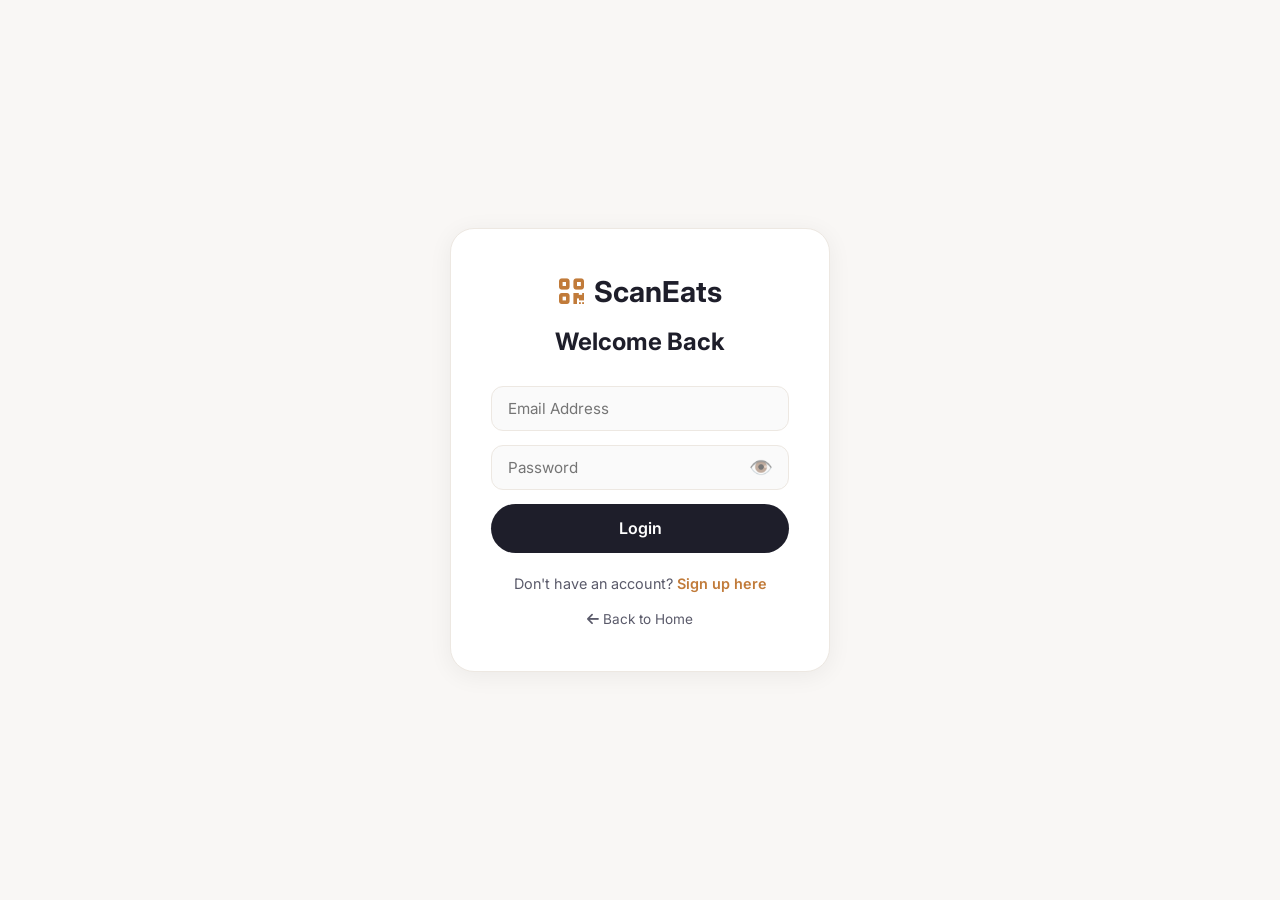
==== auth.html @ 2d2cd082 "Update auth.html" ====
<!DOCTYPE html>
<html lang="en">
<head>
    <meta charset="UTF-8">
    <meta name="viewport" content="width=device-width, initial-scale=1.0">
    <title>ScanEats - Login / Signup</title>
    <!-- Font Awesome -->
    <link rel="stylesheet" href="https://cdnjs.cloudflare.com/ajax/libs/font-awesome/6.0.0-beta3/css/all.min.css" />
    <link rel="stylesheet" href="style.css">
</head>
<body class="auth-body">
    <!-- Loading Overlay -->
    <div id="loadingOverlay" class="loading-overlay" style="display:none;">
        <div class="spinner"></div>
    </div>

    <div class="auth-container">
        <div class="auth-card">
            <a href="index.html" class="logo" style="text-decoration:none;">
                <i class="fas fa-qrcode"></i> ScanEats
            </a>
            <h2 id="formTitle">Welcome Back</h2>
            
            <div id="errorMsg" class="error-msg"></div>

            <!-- FIX: novalidate + onsubmit handler -->
            <form id="authForm" novalidate onsubmit="return false;">
                <div id="signupFields" style="display:none;">
                    <!-- FIX: removed required attribute -->
                    <input type="text" id="restaurant_name" placeholder="Restaurant Name">
                    <input type="text" id="owner_name" placeholder="Owner Name">
                </div>
                <input type="email" id="email" placeholder="Email Address" required>
                
                <div class="password-wrapper">
                    <input type="password" id="password" placeholder="Password" required>
                    <span class="toggle-password" id="togglePassword">👁️</span>
                </div>
                
                <button type="submit" class="btn-primary" id="submitBtn">Login</button>
            </form>
            
            <p class="toggle-text">
                <span id="toggleText">Don't have an account?</span>
                <a href="#" id="toggleForm">Sign up here</a>
            </p>
            
            <a href="index.html" class="auth-back-link">
                <i class="fas fa-arrow-left"></i> Back to Home
            </a>
        </div>
    </div>
    <script src="app.js"></script>
</body>
</html>
---- style.css ----
/* =====================================================
   IMPORT GOOGLE FONTS
===================================================== */
@import url('https://fonts.googleapis.com/css2?family=Inter:wght@400;500;600;700;800;900&display=swap');

/* =====================================================
   RESET & BASE
===================================================== */
* {
    margin: 0;
    padding: 0;
    box-sizing: border-box;
    font-family: 'Inter', -apple-system, BlinkMacSystemFont, 'Segoe UI', Roboto, sans-serif;
}

:root {
    --primary-dark: #1e1e2a;
    --primary-gold: #c17b3a;
    --primary-light: #f9f7f5;
    --text-dark: #1e1e2a;
    --text-light: #5a5a6a;
    --border-color: #ede8e2;
    --card-shadow: 0 4px 24px rgba(0, 0, 0, 0.06);
    --radius: 16px;
    --radius-full: 40px;
}

body {
    background: #ffffff;
    color: var(--text-dark);
    line-height: 1.6;
}

/* =====================================================
   BUTTONS
===================================================== */
.btn-primary {
    background: var(--primary-dark);
    color: #fff;
    padding: 0.8rem 2rem;
    border-radius: var(--radius-full);
    text-decoration: none;
    font-weight: 600;
    display: inline-flex;
    align-items: center;
    gap: 8px;
    transition: 0.2s;
    border: none;
    cursor: pointer;
    font-size: 1rem;
}

.btn-primary:hover {
    transform: translateY(-2px);
    box-shadow: 0 8px 24px rgba(0, 0, 0, 0.12);
}

.btn-secondary {
    background: var(--primary-light);
    color: var(--text-dark);
    padding: 0.8rem 2rem;
    border-radius: var(--radius-full);
    text-decoration: none;
    font-weight: 600;
    display: inline-flex;
    align-items: center;
    gap: 8px;
    transition: 0.2s;
    border: 1px solid var(--border-color);
    cursor: pointer;
    font-size: 1rem;
}

.btn-secondary:hover {
    background: #e8e4de;
}

.btn-ghost {
    background: transparent;
    color: var(--text-dark);
    padding: 0.5rem 1.2rem;
    border-radius: var(--radius-full);
    text-decoration: none;
    font-weight: 500;
    border: 1px solid var(--border-color);
    cursor: pointer;
    transition: 0.2s;
    font-size: 0.9rem;
}

.btn-ghost:hover {
    background: var(--primary-light);
}

.btn-sm {
    padding: 6px 14px;
    font-size: 0.8rem;
    border-radius: var(--radius-full);
    cursor: pointer;
    border: none;
    font-weight: 600;
    transition: 0.2s;
}

.btn-sm:hover {
    transform: translateY(-1px);
}

.btn-edit {
    background: #f59e0b;
    color: white;
}

.btn-edit:hover {
    background: #d97706;
}

.btn-delete {
    background: #ef4444;
    color: white;
}

.btn-delete:hover {
    background: #dc2626;
}

/* =====================================================
   NAVBAR
===================================================== */
.navbar {
    display: flex;
    justify-content: space-between;
    align-items: center;
    padding: 1rem 2rem;
    max-width: 1200px;
    margin: 0 auto;
    flex-wrap: wrap;
    gap: 1rem;
}

@media (max-width: 768px) {
    .navbar {
        padding: 1rem;
    }
}

.logo {
    display: flex;
    align-items: center;
    gap: 10px;
    font-size: 1.4rem;
    font-weight: 700;
    color: var(--text-dark);
    text-decoration: none;
}

.logo i {
    color: var(--primary-gold);
    font-size: 1.8rem;
}

.nav-links {
    display: flex;
    align-items: center;
    gap: 2rem;
    list-style: none;
}

@media (max-width: 768px) {
    .nav-links {
        display: none;
        flex-direction: column;
        width: 100%;
        padding: 1rem 0;
        gap: 1rem;
        align-items: center;
    }
    .nav-links.active {
        display: flex;
    }
}

.nav-links a {
    text-decoration: none;
    color: var(--text-light);
    font-weight: 500;
    font-size: 0.95rem;
    transition: 0.2s;
}

.nav-links a:hover {
    color: var(--primary-gold);
}

.nav-cta {
    background: var(--primary-dark);
    color: #fff !important;
    padding: 0.5rem 1.2rem;
    border-radius: var(--radius-full);
    font-weight: 600;
}

.nav-cta:hover {
    background: #2d2d3a !important;
    color: #fff !important;
}

.mobile-menu-toggle {
    display: none;
    font-size: 1.5rem;
    cursor: pointer;
    color: var(--text-dark);
    background: none;
    border: none;
}

@media (max-width: 768px) {
    .mobile-menu-toggle {
        display: block;
    }
}

/* =====================================================
   AUTH PAGE
===================================================== */
.auth-body {
    display: flex;
    justify-content: center;
    align-items: center;
    min-height: 100vh;
    background: var(--primary-light);
}

.auth-container {
    width: 100%;
    max-width: 420px;
    padding: 20px;
}

.auth-card {
    background: #ffffff;
    padding: 40px;
    border-radius: 24px;
    box-shadow: var(--card-shadow);
    border: 1px solid var(--border-color);
}

.auth-card .logo {
    justify-content: center;
    font-size: 1.8rem;
    margin-bottom: 0.5rem;
}

.auth-card h2 {
    text-align: center;
    font-size: 1.5rem;
    margin-bottom: 1.5rem;
    font-weight: 700;
}

.auth-card input,
.auth-card select {
    width: 100%;
    padding: 12px 16px;
    margin-bottom: 14px;
    border: 1px solid var(--border-color);
    border-radius: 12px;
    font-size: 0.95rem;
    transition: 0.2s;
    background: #fafafa;
}

.auth-card input:focus,
.auth-card select:focus {
    outline: none;
    border-color: var(--primary-gold);
    box-shadow: 0 0 0 3px rgba(193, 123, 58, 0.1);
}

.auth-card .btn-primary {
    width: 100%;
    justify-content: center;
    padding: 0.9rem;
    font-size: 1rem;
}

.toggle-text {
    text-align: center;
    margin-top: 1.2rem;
    font-size: 0.9rem;
    color: var(--text-light);
}

.toggle-text a {
    color: var(--primary-gold);
    cursor: pointer;
    text-decoration: none;
    font-weight: 600;
}

.toggle-text a:hover {
    text-decoration: underline;
}

.error-msg {
    background: #fee2e2;
    color: #ef4444;
    padding: 10px 14px;
    border-radius: 12px;
    margin-bottom: 14px;
    font-size: 0.9rem;
    display: none;
}

.password-wrapper {
    position: relative;
    margin-bottom: 14px;
}

.password-wrapper input {
    margin-bottom: 0;
    padding-right: 50px;
}

.toggle-password {
    position: absolute;
    right: 16px;
    top: 50%;
    transform: translateY(-50%);
    cursor: pointer;
    font-size: 1.2rem;
    user-select: none;
    opacity: 0.6;
    transition: 0.2s;
}

.toggle-password:hover {
    opacity: 1;
}

.auth-back-link {
    display: block;
    text-align: center;
    margin-top: 14px;
    color: var(--text-light);
    font-size: 0.85rem;
    text-decoration: none;
}

.auth-back-link:hover {
    color: var(--primary-gold);
}

/* =====================================================
   DASHBOARD
===================================================== */
.dashboard-body {
    background: var(--primary-light);
}

.dashboard-container {
    max-width: 1000px;
    margin: 0 auto;
    padding: 1.5rem 2rem 3rem;
}

@media (max-width: 768px) {
    .dashboard-container {
        padding: 1rem;
    }
}

/* Stats Grid */
.stats-grid {
    display: grid;
    grid-template-columns: repeat(3, 1fr);
    gap: 1rem;
    margin-bottom: 2rem;
}

@media (max-width: 600px) {
    .stats-grid {
        grid-template-columns: 1fr;
    }
}

.stat-card {
    background: #ffffff;
    padding: 1.5rem;
    border-radius: var(--radius);
    border: 1px solid var(--border-color);
    text-align: center;
    transition: 0.2s;
}

.stat-card:hover {
    transform: translateY(-2px);
    box-shadow: var(--card-shadow);
}

.stat-card h3 {
    font-size: 2rem;
    font-weight: 800;
    margin-bottom: 0.2rem;
}

.stat-card p {
    font-size: 0.85rem;
    color: var(--text-light);
}

.stat-card.veg h3 {
    color: #22c55e;
}

.stat-card.non-veg h3 {
    color: #ef4444;
}

/* Cards */
.card {
    background: #ffffff;
    padding: 1.5rem 2rem;
    border-radius: var(--radius);
    border: 1px solid var(--border-color);
    margin-bottom: 1.5rem;
    transition: 0.2s;
}

@media (max-width: 600px) {
    .card {
        padding: 1rem;
    }
}

.card-header {
    margin-bottom: 1.2rem;
}

.card-header h3 {
    font-size: 1.1rem;
    font-weight: 700;
}

.card-header p {
    font-size: 0.9rem;
    color: var(--text-light);
}

/* Forms */
form input,
form textarea,
form select {
    width: 100%;
    padding: 10px 14px;
    margin-bottom: 12px;
    border: 1px solid var(--border-color);
    border-radius: 12px;
    font-size: 0.95rem;
    transition: 0.2s;
    background: #fafafa;
    font-family: inherit;
}

form input:focus,
form textarea:focus,
form select:focus {
    outline: none;
    border-color: var(--primary-gold);
    box-shadow: 0 0 0 3px rgba(193, 123, 58, 0.1);
}

form textarea {
    resize: vertical;
    min-height: 60px;
}

.form-row {
    display: flex;
    gap: 1rem;
}

@media (max-width: 600px) {
    .form-row {
        flex-direction: column;
        gap: 0;
    }
}

.form-row>* {
    flex: 1;
}

.form-actions {
    display: flex;
    gap: 0.8rem;
    flex-wrap: wrap;
}

/* Menu List */
.menu-item-row {
    display: flex;
    justify-content: space-between;
    align-items: center;
    padding: 0.8rem 0;
    border-bottom: 1px solid var(--border-color);
}

.menu-item-row:last-child {
    border-bottom: none;
}

@media (max-width: 600px) {
    .menu-item-row {
        flex-direction: column;
        align-items: flex-start;
        gap: 0.5rem;
        padding: 1rem 0;
    }
}

.item-info {
    flex: 1;
}

.item-name {
    font-weight: 600;
    font-size: 1rem;
}

.item-desc {
    font-size: 0.85rem;
    color: var(--text-light);
    margin: 2px 0;
}

.item-category {
    font-size: 0.75rem;
    background: var(--primary-light);
    padding: 2px 10px;
    border-radius: var(--radius-full);
    display: inline-block;
    color: var(--text-light);
}

.item-price {
    font-weight: 700;
    color: var(--primary-gold);
    font-size: 1.1rem;
    margin: 0 1rem;
}

@media (max-width: 600px) {
    .item-price {
        margin: 0.3rem 0;
    }
}

.item-actions {
    display: flex;
    gap: 0.3rem;
}

/* Toggle Switch */
.switch {
    position: relative;
    display: inline-block;
    width: 40px;
    height: 22px;
    margin-left: 0.5rem;
}

.switch input {
    opacity: 0;
    width: 0;
    height: 0;
}

.slider {
    position: absolute;
    cursor: pointer;
    top: 0;
    left: 0;
    right: 0;
    bottom: 0;
    background: #cbd5e1;
    transition: 0.3s;
    border-radius: 22px;
}

.slider:before {
    position: absolute;
    content: "";
    height: 16px;
    width: 16px;
    left: 3px;
    bottom: 3px;
    background: white;
    transition: 0.3s;
    border-radius: 50%;
}

input:checked+.slider {
    background: #22c55e;
}

input:checked+.slider:before {
    transform: translateX(18px);
}

/* QR Section */
.qr-body {
    display: flex;
    gap: 2rem;
    align-items: center;
    flex-wrap: wrap;
}

.qr-placeholder {
    width: 160px;
    height: 160px;
    border: 2px dashed var(--border-color);
    display: flex;
    align-items: center;
    justify-content: center;
    color: var(--text-light);
    font-size: 0.8rem;
    text-align: center;
    border-radius: var(--radius);
    background: var(--primary-light);
}

.qr-placeholder img {
    width: 100%;
    height: 100%;
    border-radius: var(--radius);
}

.qr-actions {
    display: flex;
    flex-direction: column;
    gap: 0.5rem;
}

/* Loading Text */
.loading-text {
    color: var(--text-light);
    text-align: center;
    padding: 2rem 0;
}

/* =====================================================
   TRIAL BANNER
===================================================== */
.trial-banner {
    background: #dbeafe;
    border-bottom: 3px solid #3b82f6;
    padding: 10px 20px;
    position: sticky;
    top: 0;
    z-index: 1000;
    transition: all 0.3s ease;
}

.trial-content {
    max-width: 1200px;
    margin: 0 auto;
    display: flex;
    align-items: center;
    justify-content: space-between;
    gap: 16px;
    flex-wrap: wrap;
}

@media (max-width: 768px) {
    .trial-content {
        flex-direction: column;
        align-items: stretch;
        gap: 8px;
    }
}

.trial-icon {
    font-size: 1.2rem;
}

.trial-text {
    font-size: 0.9rem;
    color: var(--text-dark);
    font-weight: 500;
}

.trial-text strong {
    font-size: 1.1rem;
}

.trial-progress {
    flex: 1;
    min-width: 80px;
    height: 6px;
    background: #e2e8f0;
    border-radius: 10px;
    overflow: hidden;
}

.trial-progress-bar {
    height: 100%;
    background: #22c55e;
    border-radius: 10px;
    transition: width 0.5s ease;
    width: 100%;
}

.trial-upgrade-btn {
    background: #3b82f6;
    color: #fff;
    border: none;
    padding: 5px 16px;
    border-radius: var(--radius-full);
    font-weight: 600;
    font-size: 0.8rem;
    cursor: pointer;
    transition: 0.2s;
    display: none;
}

.trial-upgrade-btn:hover {
    transform: translateY(-2px);
    box-shadow: 0 4px 12px rgba(59, 130, 246, 0.3);
}

/* =====================================================
   PUBLIC MENU
===================================================== */
.menu-body {
    background: #ffffff;
}

.menu-header {
    background: linear-gradient(135deg, var(--primary-dark), #2d2d3a);
    color: #fff;
    text-align: center;
    padding: 4rem 2rem 3rem;
}

.menu-header h1 {
    font-size: 2.5rem;
    font-weight: 800;
    margin-bottom: 0.3rem;
}

.menu-header p {
    font-size: 1rem;
    opacity: 0.8;
}

.menu-controls {
    position: sticky;
    top: 0;
    background: #ffffff;
    padding: 1rem 2rem;
    box-shadow: 0 2px 12px rgba(0, 0, 0, 0.04);
    z-index: 10;
    display: flex;
    justify-content: space-between;
    align-items: center;
    gap: 1rem;
    max-width: 700px;
    margin: 0 auto;
}

@media (max-width: 600px) {
    .menu-controls {
        flex-direction: column;
        padding: 0.8rem 1rem;
    }
}

#searchInput {
    flex: 1;
    padding: 10px 16px;
    border: 1px solid var(--border-color);
    border-radius: 12px;
    font-size: 0.95rem;
    background: #fafafa;
    transition: 0.2s;
    min-width: 150px;
}

#searchInput:focus {
    outline: none;
    border-color: var(--primary-gold);
    box-shadow: 0 0 0 3px rgba(193, 123, 58, 0.1);
}

.veg-toggle {
    display: flex;
    align-items: center;
    cursor: pointer;
    font-size: 0.85rem;
    font-weight: 600;
    color: var(--primary-gold);
    gap: 8px;
}

.veg-toggle input {
    display: none;
}

.veg-toggle-slider {
    width: 40px;
    height: 22px;
    background: #cbd5e1;
    border-radius: 22px;
    position: relative;
    transition: 0.3s;
}

.veg-toggle-slider:before {
    content: "";
    position: absolute;
    width: 16px;
    height: 16px;
    left: 3px;
    top: 3px;
    background: white;
    border-radius: 50%;
    transition: 0.3s;
}

.veg-toggle input:checked+.veg-toggle-slider {
    background: #22c55e;
}

.veg-toggle input:checked+.veg-toggle-slider:before {
    transform: translateX(18px);
}

.menu-content {
    max-width: 700px;
    margin: 0 auto;
    padding: 2rem 2rem 4rem;
}

@media (max-width: 600px) {
    .menu-content {
        padding: 1rem 1rem 3rem;
    }
}

.menu-category {
    margin-bottom: 2.5rem;
}

.category-title {
    font-size: 1.3rem;
    border-bottom: 2px solid var(--primary-gold);
    padding-bottom: 0.5rem;
    margin-bottom: 1rem;
    color: var(--primary-dark);
    font-weight: 700;
    position: sticky;
    top: 82px;
    z-index: 5;
    background: #ffffff;
    padding-top: 0.5rem;
}

.menu-item-card {
    background: #ffffff;
    border: 1px solid var(--border-color);
    border-radius: var(--radius);
    padding: 1rem 1.2rem;
    margin-bottom: 0.8rem;
    display: flex;
    justify-content: space-between;
    align-items: center;
    transition: all 0.25s ease;
    animation: cardFade 0.4s ease both;
}

.menu-item-card:hover {
    transform: translateY(-3px);
    border-color: var(--primary-gold);
    box-shadow: 0 8px 30px rgba(193, 123, 58, 0.1);
}

.menu-item-card .item-left {
    display: flex;
    align-items: flex-start;
    gap: 12px;
    flex: 1;
}

.veg-badge {
    width: 12px;
    height: 12px;
    border-radius: 50%;
    border: 2px solid;
    margin-top: 4px;
    flex-shrink: 0;
}

.veg-badge.veg {
    border-color: #22c55e;
    background: #22c55e;
}

.veg-badge.non-veg {
    border-color: #ef4444;
    background: #ef4444;
}

.menu-item-card .item-name {
    font-weight: 600;
    font-size: 1rem;
}

.menu-item-card .item-desc {
    font-size: 0.85rem;
    color: var(--text-light);
}

.menu-item-card .item-price {
    font-weight: 700;
    color: var(--primary-gold);
    font-size: 1.1rem;
    margin: 0;
    background: var(--primary-light);
    padding: 4px 14px;
    border-radius: var(--radius-full);
}

@keyframes cardFade {
    from {
        opacity: 0;
        transform: translateY(20px);
    }
    to {
        opacity: 1;
        transform: translateY(0);
    }
}

/* Loading State */
.loading-state {
    display: flex;
    justify-content: center;
    align-items: center;
    min-height: 200px;
}

.spinner {
    border: 4px solid var(--border-color);
    border-top: 4px solid var(--primary-gold);
    border-radius: 50%;
    width: 40px;
    height: 40px;
    animation: spin 1s linear infinite;
}

@keyframes spin {
    0% {
        transform: rotate(0deg);
    }
    100% {
        transform: rotate(360deg);
    }
}

.menu-footer {
    text-align: center;
    padding: 2rem;
    color: var(--text-light);
    font-size: 0.85rem;
    border-top: 1px solid var(--border-color);
    background: var(--primary-light);
}

/* =====================================================
   TOAST
===================================================== */
.toast {
    position: fixed;
    bottom: 24px;
    right: 24px;
    padding: 14px 24px;
    border-radius: 12px;
    font-weight: 500;
    box-shadow: 0 8px 24px rgba(0, 0, 0, 0.12);
    opacity: 0;
    transform: translateY(20px);
    transition: all 0.3s ease;
    z-index: 10000;
    max-width: 400px;
    font-size: 0.9rem;
}

.toast.show {
    opacity: 1;
    transform: translateY(0);
}

.toast.success {
    background: var(--primary-dark);
    color: #fff;
}

.toast.warning {
    background: #f59e0b;
    color: var(--text-dark);
}

.toast.error {
    background: #ef4444;
    color: #fff;
}

/* =====================================================
   LOADING OVERLAY
===================================================== */
.loading-overlay {
    position: fixed;
    top: 0;
    left: 0;
    width: 100%;
    height: 100%;
    background: rgba(255, 255, 255, 0.7);
    display: flex;
    justify-content: center;
    align-items: center;
    z-index: 9999;
}

/* =====================================================
   RESPONSIVE
===================================================== */
@media (max-width: 480px) {
    .auth-card {
        padding: 24px;
    }

    .menu-header h1 {
        font-size: 1.8rem;
    }

    .stat-card h3 {
        font-size: 1.5rem;
    }

    .hero-stats {
        flex-direction: column;
        align-items: center;
        gap: 0.8rem;
    }

    .hero-buttons .btn-primary,
    .hero-buttons .btn-secondary {
        width: 100%;
        justify-content: center;
    }
}
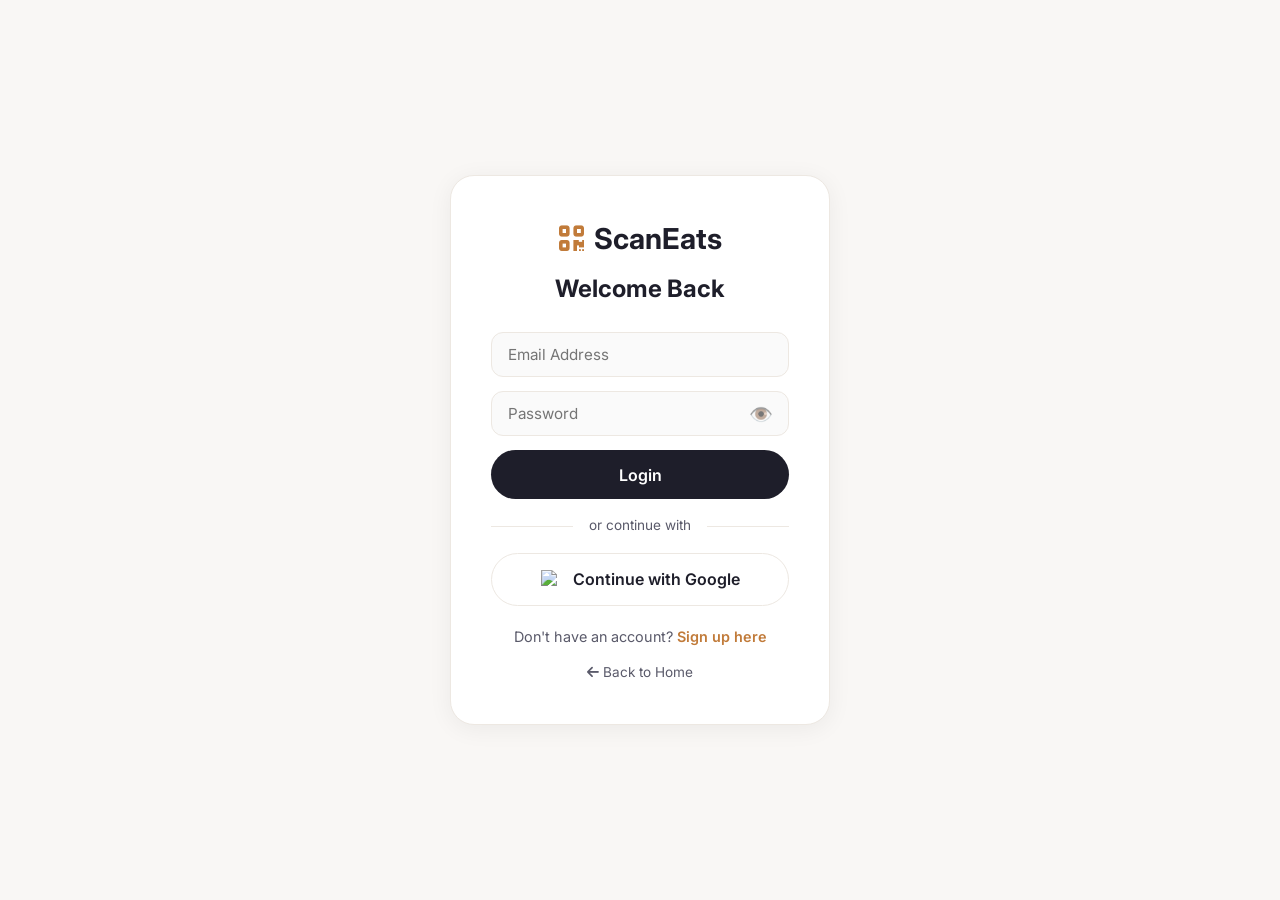
==== commit 5a342a7b: "Update auth.html" ====
--- a/auth.html
+++ b/auth.html
@@ -4,12 +4,61 @@
     <meta charset="UTF-8">
     <meta name="viewport" content="width=device-width, initial-scale=1.0">
     <title>ScanEats - Login / Signup</title>
-    <!-- Font Awesome -->
     <link rel="stylesheet" href="https://cdnjs.cloudflare.com/ajax/libs/font-awesome/6.0.0-beta3/css/all.min.css" />
     <link rel="stylesheet" href="style.css">
+    <style>
+        /* Google Button Styles */
+        .divider {
+            display: flex;
+            align-items: center;
+            gap: 1rem;
+            margin: 1rem 0;
+        }
+        .divider hr {
+            flex: 1;
+            border: none;
+            border-top: 1px solid #ede8e2;
+        }
+        .divider span {
+            color: #5a5a6a;
+            font-size: 0.85rem;
+            white-space: nowrap;
+        }
+        .btn-google {
+            display: flex;
+            align-items: center;
+            justify-content: center;
+            gap: 12px;
+            background: #ffffff;
+            color: #1e1e2a;
+            padding: 0.8rem;
+            border-radius: 40px;
+            border: 1px solid #ede8e2;
+            text-decoration: none;
+            font-weight: 600;
+            transition: 0.2s;
+            width: 100%;
+            cursor: pointer;
+            font-size: 1rem;
+        }
+        .btn-google:hover {
+            background: #f5f5f5;
+            border-color: #c17b3a;
+            transform: translateY(-2px);
+            box-shadow: 0 4px 12px rgba(0, 0, 0, 0.08);
+        }
+        .btn-google img {
+            width: 20px;
+            height: 20px;
+        }
+        .btn-google:disabled {
+            opacity: 0.6;
+            cursor: not-allowed;
+            transform: none;
+        }
+    </style>
 </head>
 <body class="auth-body">
-    <!-- Loading Overlay -->
     <div id="loadingOverlay" class="loading-overlay" style="display:none;">
         <div class="spinner"></div>
     </div>
@@ -20,36 +69,48 @@
                 <i class="fas fa-qrcode"></i> ScanEats
             </a>
             <h2 id="formTitle">Welcome Back</h2>
-            
             <div id="errorMsg" class="error-msg"></div>
 
-            <!-- FIX: novalidate + onsubmit handler -->
-            <form id="authForm" novalidate onsubmit="return false;">
+            <!-- ===== EMAIL/PASSWORD FORM ===== -->
+            <form id="authForm" novalidate>
                 <div id="signupFields" style="display:none;">
-                    <!-- FIX: removed required attribute -->
                     <input type="text" id="restaurant_name" placeholder="Restaurant Name">
                     <input type="text" id="owner_name" placeholder="Owner Name">
                 </div>
                 <input type="email" id="email" placeholder="Email Address" required>
-                
                 <div class="password-wrapper">
                     <input type="password" id="password" placeholder="Password" required>
                     <span class="toggle-password" id="togglePassword">👁️</span>
                 </div>
-                
                 <button type="submit" class="btn-primary" id="submitBtn">Login</button>
             </form>
-            
+
+            <!-- ===== DIVIDER ===== -->
+            <div class="divider">
+                <hr>
+                <span>or continue with</span>
+                <hr>
+            </div>
+
+            <!-- ===== GOOGLE LOGIN BUTTON ===== -->
+            <a href="https://scaneats-backend.onrender.com/api/auth/google" 
+               class="btn-google" id="googleBtn">
+                <img src="https://www.gstatic.com/firebasejs/ui/2.0.0/images/auth/google.svg" 
+                     alt="Google">
+                Continue with Google
+            </a>
+
+            <!-- ===== TOGGLE & BACK LINKS ===== -->
             <p class="toggle-text">
                 <span id="toggleText">Don't have an account?</span>
                 <a href="#" id="toggleForm">Sign up here</a>
             </p>
-            
             <a href="index.html" class="auth-back-link">
                 <i class="fas fa-arrow-left"></i> Back to Home
             </a>
         </div>
     </div>
-    <script src="app.js"></script>
+
+    <script src="./app.js"></script>
 </body>
 </html>
--- a/style.css
+++ b/style.css
@@ -11,6 +11,7 @@
     padding: 0;
     box-sizing: border-box;
     font-family: 'Inter', -apple-system, BlinkMacSystemFont, 'Segoe UI', Roboto, sans-serif;
+    -webkit-tap-highlight-color: transparent;
 }
 
 :root {
@@ -136,6 +137,7 @@
     margin: 0 auto;
     flex-wrap: wrap;
     gap: 1rem;
+    position: relative;
 }
 
 @media (max-width: 768px) {
@@ -164,6 +166,7 @@
     align-items: center;
     gap: 2rem;
     list-style: none;
+    transition: all 0.3s ease;
 }
 
 @media (max-width: 768px) {
@@ -174,9 +177,28 @@
         padding: 1rem 0;
         gap: 1rem;
         align-items: center;
+        background: #ffffff;
+        border-radius: 12px;
+        box-shadow: 0 8px 24px rgba(0, 0, 0, 0.08);
+        margin-top: 0.5rem;
+        border: 1px solid var(--border-color);
+        position: absolute;
+        top: 70px;
+        left: 0;
+        z-index: 999;
     }
     .nav-links.active {
-        display: flex;
+        display: flex !important;
+    }
+    .nav-links a {
+        padding: 0.5rem 1rem;
+        width: 100%;
+        text-align: center;
+    }
+    .nav-links .nav-cta {
+        width: auto;
+        display: inline-block;
+        margin: 0 auto;
     }
 }
 
@@ -212,6 +234,13 @@
     color: var(--text-dark);
     background: none;
     border: none;
+    padding: 0.5rem;
+    transition: 0.2s;
+    -webkit-tap-highlight-color: transparent;
+}
+
+.mobile-menu-toggle:hover {
+    color: var(--primary-gold);
 }
 
 @media (max-width: 768px) {
@@ -370,7 +399,6 @@
     }
 }
 
-/* Stats Grid */
 .stats-grid {
     display: grid;
     grid-template-columns: repeat(3, 1fr);
@@ -417,7 +445,6 @@
     color: #ef4444;
 }
 
-/* Cards */
 .card {
     background: #ffffff;
     padding: 1.5rem 2rem;
@@ -447,7 +474,6 @@
     color: var(--text-light);
 }
 
-/* Forms */
 form input,
 form textarea,
 form select {
@@ -497,7 +523,6 @@
     flex-wrap: wrap;
 }
 
-/* Menu List */
 .menu-item-row {
     display: flex;
     justify-content: space-between;
@@ -561,7 +586,6 @@
     gap: 0.3rem;
 }
 
-/* Toggle Switch */
 .switch {
     position: relative;
     display: inline-block;
@@ -608,7 +632,6 @@
     transform: translateX(18px);
 }
 
-/* QR Section */
 .qr-body {
     display: flex;
     gap: 2rem;
@@ -642,7 +665,6 @@
     gap: 0.5rem;
 }
 
-/* Loading Text */
 .loading-text {
     color: var(--text-light);
     text-align: center;
@@ -942,7 +964,6 @@
     }
 }
 
-/* Loading State */
 .loading-state {
     display: flex;
     justify-content: center;
@@ -968,13 +989,119 @@
     }
 }
 
-.menu-footer {
+/* =====================================================
+   FOOTER (UPDATED)
+===================================================== */
+
+.footer {
+  background: #1e1e2a;
+  color: #b8b0a6;
+  padding: 3rem 2rem 2rem;
+}
+
+.footer-container {
+  max-width: 1200px;
+  margin: 0 auto;
+  display: grid;
+  grid-template-columns: 2fr 1fr 1fr 1fr;
+  gap: 2.5rem;
+}
+
+@media (max-width: 992px) {
+  .footer-container {
+    grid-template-columns: 1fr 1fr;
+    gap: 2rem;
+  }
+}
+
+@media (max-width: 600px) {
+  .footer-container {
+    grid-template-columns: 1fr;
+    gap: 1.5rem;
+  }
+}
+
+/* Column Styles */
+.footer-col {
+  display: flex;
+  flex-direction: column;
+  gap: 0.5rem;
+}
+
+.footer-col h4 {
+  color: #ffffff;
+  font-size: 0.9rem;
+  font-weight: 600;
+  margin-bottom: 0.3rem;
+  letter-spacing: 0.5px;
+}
+
+.footer-col ul {
+  list-style: none;
+  padding: 0;
+  margin: 0;
+}
+
+.footer-col ul li {
+  margin-bottom: 0.3rem;
+}
+
+.footer-col ul li a {
+  color: #b8b0a6;
+  text-decoration: none;
+  font-size: 0.85rem;
+  transition: color 0.2s ease;
+  display: inline-block;
+}
+
+.footer-col ul li a:hover {
+  color: #ffffff;
+}
+
+/* Brand Column */
+.footer-brand {
+  display: flex;
+  align-items: center;
+  gap: 10px;
+  font-size: 1.4rem;
+  font-weight: 700;
+  color: #ffffff;
+  margin-bottom: 0.3rem;
+}
+
+.footer-brand i {
+  color: #c17b3a;
+  font-size: 1.8rem;
+}
+
+.footer-tagline {
+  font-size: 0.85rem;
+  color: #b8b0a6;
+  line-height: 1.6;
+  margin: 0 0 0.5rem 0;
+  max-width: 300px;
+}
+
+.footer-copyright {
+  font-size: 0.75rem;
+  color: #6b6b8a;
+  margin-top: 0.5rem;
+}
+
+/* Responsive: Brand column on mobile */
+@media (max-width: 600px) {
+  .footer-tagline {
+    max-width: 100%;
+  }
+  
+  .footer-col {
     text-align: center;
-    padding: 2rem;
-    color: var(--text-light);
-    font-size: 0.85rem;
-    border-top: 1px solid var(--border-color);
-    background: var(--primary-light);
+    align-items: center;
+  }
+  
+  .footer-col ul li a {
+    text-align: center;
+  }
 }
 
 /* =====================================================
@@ -1039,24 +1166,10 @@
     .auth-card {
         padding: 24px;
     }
-
     .menu-header h1 {
         font-size: 1.8rem;
     }
-
     .stat-card h3 {
         font-size: 1.5rem;
     }
-
-    .hero-stats {
-        flex-direction: column;
-        align-items: center;
-        gap: 0.8rem;
-    }
-
-    .hero-buttons .btn-primary,
-    .hero-buttons .btn-secondary {
-        width: 100%;
-        justify-content: center;
-    }
-}
+}
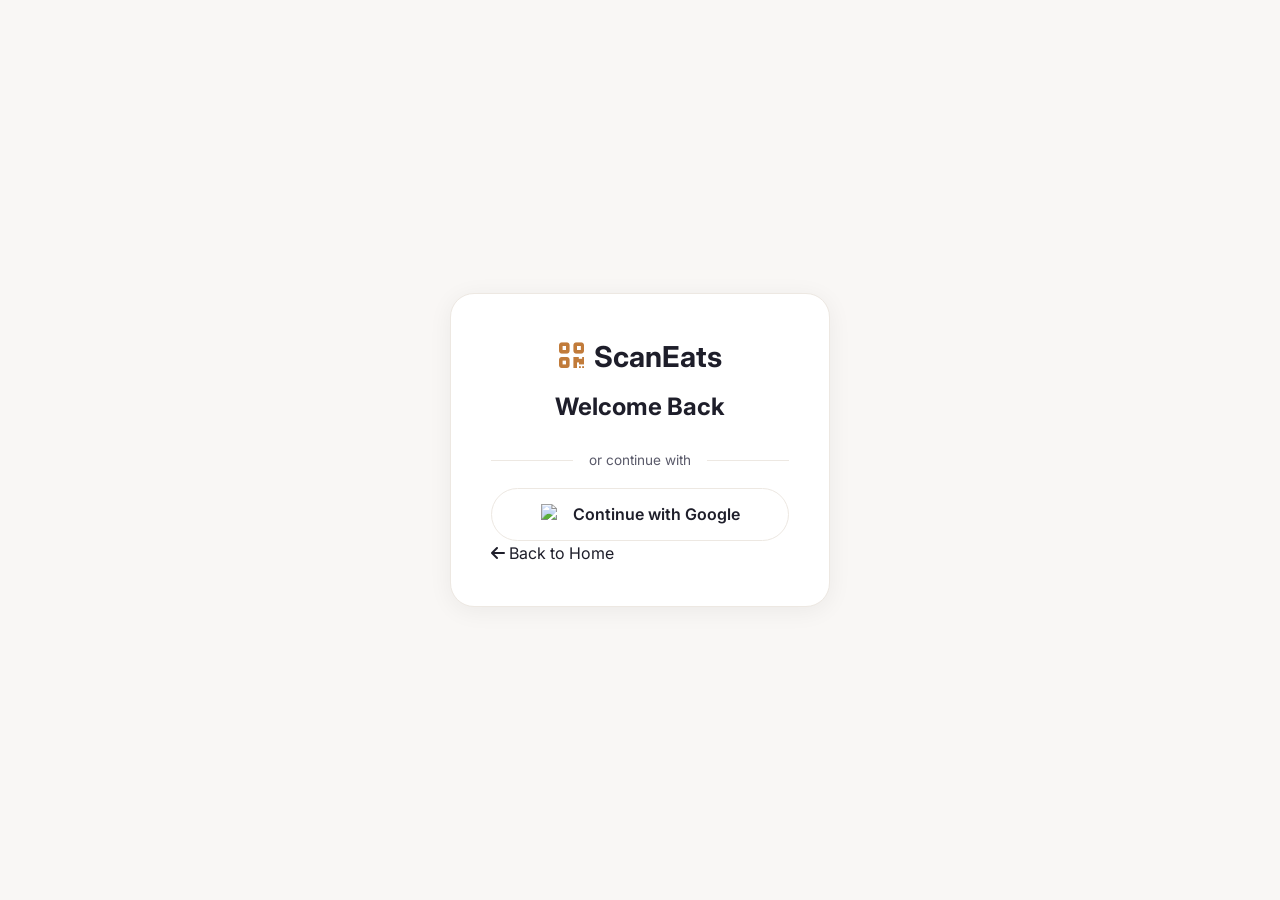
==== commit f000f577: "Update auth.html" ====
--- a/auth.html
+++ b/auth.html
@@ -7,7 +7,6 @@
     <link rel="stylesheet" href="https://cdnjs.cloudflare.com/ajax/libs/font-awesome/6.0.0-beta3/css/all.min.css" />
     <link rel="stylesheet" href="style.css">
     <style>
-        /* Google Button Styles */
         .divider {
             display: flex;
             align-items: center;
@@ -69,10 +68,10 @@
                 <i class="fas fa-qrcode"></i> ScanEats
             </a>
             <h2 id="formTitle">Welcome Back</h2>
-            <div id="errorMsg" class="error-msg"></div>
+            <!-- <div id="errorMsg" class="error-msg"></div> -->
 
             <!-- ===== EMAIL/PASSWORD FORM ===== -->
-            <form id="authForm" novalidate>
+            <!-- <form id="authForm" novalidate>
                 <div id="signupFields" style="display:none;">
                     <input type="text" id="restaurant_name" placeholder="Restaurant Name">
                     <input type="text" id="owner_name" placeholder="Owner Name">
@@ -83,7 +82,7 @@
                     <span class="toggle-password" id="togglePassword">👁️</span>
                 </div>
                 <button type="submit" class="btn-primary" id="submitBtn">Login</button>
-            </form>
+            </form> -->
 
             <!-- ===== DIVIDER ===== -->
             <div class="divider">
@@ -101,16 +100,74 @@
             </a>
 
             <!-- ===== TOGGLE & BACK LINKS ===== -->
-            <p class="toggle-text">
+            <!-- <p class="toggle-text">
                 <span id="toggleText">Don't have an account?</span>
                 <a href="#" id="toggleForm">Sign up here</a>
             </p>
-            <a href="index.html" class="auth-back-link">
+            <a href="index.html" class="auth-back-link"> -->
                 <i class="fas fa-arrow-left"></i> Back to Home
             </a>
         </div>
     </div>
 
     <script src="./app.js"></script>
+    
+    <script>
+        // =============================================
+        // GOOGLE OAUTH HANDLER (FIXED - Runs immediately)
+        // =============================================
+        (function handleGoogleOAuth() {
+            const urlParams = new URLSearchParams(window.location.search);
+            const token = urlParams.get('token');
+            const googleAuth = urlParams.get('google_auth');
+            const error = urlParams.get('error');
+            
+            console.log('🔍 Google OAuth Params:', { token: !!token, googleAuth, error });
+            
+            if (error) {
+                console.log('❌ Google Auth Error:', error);
+                setTimeout(function() {
+                    const errorDiv = document.getElementById('errorMsg');
+                    if (errorDiv) {
+                        errorDiv.textContent = 'Google login failed. Please try again.';
+                        errorDiv.style.display = 'block';
+                    }
+                    // Remove error from URL
+                    window.history.replaceState({}, document.title, window.location.pathname);
+                }, 500);
+                return;
+            }
+            
+            if (token && googleAuth === 'success') {
+                console.log('✅ Google Auth Success! Token received');
+                
+                // Save token
+                localStorage.setItem('scaneats_token', token);
+                
+                // Show success toast
+                function showToast(msg) {
+                    const toast = document.getElementById('toast');
+                    if (toast) {
+                        toast.textContent = msg;
+                        toast.className = 'toast show success';
+                        toast.style.background = '#1e293b';
+                        toast.style.color = '#fff';
+                        setTimeout(function() {
+                            toast.classList.remove('show');
+                        }, 3000);
+                    } else {
+                        alert(msg);
+                    }
+                }
+                showToast('✅ Google login successful!');
+                
+                // Redirect to dashboard after 1 second
+                setTimeout(function() {
+                    window.location.href = 'dashboard.html';
+                }, 1000);
+            }
+        })();
+    </script>
+
 </body>
 </html>
--- a/style.css
+++ b/style.css
@@ -123,6 +123,100 @@
 
 .btn-delete:hover {
     background: #dc2626;
+}
+
+/* =====================================================
+   SUBSCRIPTION BANNER (NEW)
+===================================================== */
+.subscription-banner {
+    padding: 12px 20px;
+    border-bottom: 3px solid;
+    position: sticky;
+    top: 0;
+    z-index: 1000;
+    display: none;
+}
+
+.banner-content {
+    max-width: 1200px;
+    margin: 0 auto;
+    display: flex;
+    align-items: center;
+    justify-content: space-between;
+    gap: 16px;
+    flex-wrap: wrap;
+}
+
+.banner-icon {
+    font-size: 1.5rem;
+}
+
+.banner-text {
+    flex: 1;
+    font-size: 0.95rem;
+    color: #1e1e2a;
+    font-weight: 500;
+}
+
+.banner-text strong {
+    font-weight: 700;
+}
+
+.banner-btn {
+    padding: 8px 24px;
+    font-size: 0.9rem;
+    white-space: nowrap;
+}
+
+@media (max-width: 768px) {
+    .banner-content {
+        flex-direction: column;
+        align-items: stretch;
+        gap: 10px;
+        text-align: center;
+    }
+    .banner-btn {
+        width: 100%;
+        justify-content: center;
+    }
+}
+
+/* =====================================================
+   SUBSCRIPTION EXPIRED FALLBACK (Public Menu)
+===================================================== */
+.subscription-expired-fallback {
+    text-align: center;
+    padding: 4rem 2rem;
+    background: #ffffff;
+    border-radius: 16px;
+    border: 1px solid #ede8e2;
+    max-width: 500px;
+    margin: 2rem auto;
+}
+
+.subscription-expired-fallback .fallback-icon {
+    font-size: 4rem;
+    color: #ef4444;
+    margin-bottom: 1rem;
+}
+
+.subscription-expired-fallback h2 {
+    font-size: 1.8rem;
+    font-weight: 700;
+    color: #1e1e2a;
+    margin-bottom: 0.5rem;
+}
+
+.subscription-expired-fallback p {
+    color: #5a5a6a;
+    font-size: 1.1rem;
+    margin-bottom: 0.3rem;
+}
+
+.subscription-expired-fallback .fallback-subtext {
+    font-size: 0.9rem;
+    color: #8b8b9a;
+    margin-top: 0.5rem;
 }
 
 /* =====================================================
@@ -752,6 +846,94 @@
 }
 
 /* =====================================================
+   SUBSCRIPTION PLANS (DASHBOARD)
+===================================================== */
+.subscription-grid {
+    display: grid;
+    grid-template-columns: repeat(auto-fit, minmax(250px, 1fr));
+    gap: 1.5rem;
+    margin-top: 1rem;
+}
+
+@media (max-width: 600px) {
+    .subscription-grid {
+        grid-template-columns: 1fr;
+    }
+}
+
+.sub-plan-card {
+    background: #f9f7f5;
+    padding: 1.5rem;
+    border-radius: 16px;
+    border: 1px solid #ede8e2;
+    text-align: center;
+    transition: 0.3s;
+    position: relative;
+}
+
+.sub-plan-card:hover {
+    transform: translateY(-4px);
+    box-shadow: 0 8px 24px rgba(0, 0, 0, 0.06);
+}
+
+.sub-plan-card.popular {
+    border-color: #c17b3a;
+    border-width: 2px;
+}
+
+.sub-plan-card.best-value {
+    border-color: #22c55e;
+    border-width: 2px;
+}
+
+.sub-plan-badge {
+    position: absolute;
+    top: -10px;
+    left: 50%;
+    transform: translateX(-50%);
+    background: #c17b3a;
+    color: #fff;
+    padding: 0.15rem 1rem;
+    border-radius: 40px;
+    font-size: 0.7rem;
+    font-weight: 600;
+    white-space: nowrap;
+}
+
+.sub-plan-name {
+    font-size: 1.1rem;
+    font-weight: 600;
+    color: #1e1e2a;
+    margin-top: 0.5rem;
+}
+
+.sub-plan-price {
+    font-size: 2rem;
+    font-weight: 800;
+    color: #1e1e2a;
+    margin: 0.3rem 0 0.1rem;
+}
+
+.sub-plan-duration {
+    font-size: 0.8rem;
+    color: #5a5a6a;
+    margin-bottom: 0.8rem;
+}
+
+.sub-plan-features {
+    list-style: none;
+    text-align: left;
+    padding: 0;
+    margin: 0.8rem 0 1rem;
+}
+
+.sub-plan-features li {
+    font-size: 0.85rem;
+    color: #4a4a5a;
+    padding: 0.2rem 0;
+}
+
+/* =====================================================
    PUBLIC MENU
 ===================================================== */
 .menu-body {
@@ -989,119 +1171,122 @@
     }
 }
 
-/* =====================================================
-   FOOTER (UPDATED)
-===================================================== */
-
+.menu-footer {
+    text-align: center;
+    padding: 2rem;
+    color: var(--text-light);
+    font-size: 0.85rem;
+    border-top: 1px solid var(--border-color);
+    background: var(--primary-light);
+}
+
+/* =====================================================
+   FOOTER
+===================================================== */
 .footer {
-  background: #1e1e2a;
-  color: #b8b0a6;
-  padding: 3rem 2rem 2rem;
+    background: #1e1e2a;
+    color: #b8b0a6;
+    padding: 3rem 2rem 2rem;
 }
 
 .footer-container {
-  max-width: 1200px;
-  margin: 0 auto;
-  display: grid;
-  grid-template-columns: 2fr 1fr 1fr 1fr;
-  gap: 2.5rem;
+    max-width: 1200px;
+    margin: 0 auto;
+    display: grid;
+    grid-template-columns: 2fr 1fr 1fr 1fr;
+    gap: 2.5rem;
 }
 
 @media (max-width: 992px) {
-  .footer-container {
-    grid-template-columns: 1fr 1fr;
-    gap: 2rem;
-  }
+    .footer-container {
+        grid-template-columns: 1fr 1fr;
+        gap: 2rem;
+    }
 }
 
 @media (max-width: 600px) {
-  .footer-container {
-    grid-template-columns: 1fr;
-    gap: 1.5rem;
-  }
-}
-
-/* Column Styles */
+    .footer-container {
+        grid-template-columns: 1fr;
+        gap: 1.5rem;
+    }
+}
+
 .footer-col {
-  display: flex;
-  flex-direction: column;
-  gap: 0.5rem;
+    display: flex;
+    flex-direction: column;
+    gap: 0.5rem;
 }
 
 .footer-col h4 {
-  color: #ffffff;
-  font-size: 0.9rem;
-  font-weight: 600;
-  margin-bottom: 0.3rem;
-  letter-spacing: 0.5px;
+    color: #ffffff;
+    font-size: 0.9rem;
+    font-weight: 600;
+    margin-bottom: 0.3rem;
+    letter-spacing: 0.5px;
 }
 
 .footer-col ul {
-  list-style: none;
-  padding: 0;
-  margin: 0;
+    list-style: none;
+    padding: 0;
+    margin: 0;
 }
 
 .footer-col ul li {
-  margin-bottom: 0.3rem;
+    margin-bottom: 0.3rem;
 }
 
 .footer-col ul li a {
-  color: #b8b0a6;
-  text-decoration: none;
-  font-size: 0.85rem;
-  transition: color 0.2s ease;
-  display: inline-block;
+    color: #b8b0a6;
+    text-decoration: none;
+    font-size: 0.85rem;
+    transition: color 0.2s ease;
+    display: inline-block;
 }
 
 .footer-col ul li a:hover {
-  color: #ffffff;
-}
-
-/* Brand Column */
+    color: #ffffff;
+}
+
 .footer-brand {
-  display: flex;
-  align-items: center;
-  gap: 10px;
-  font-size: 1.4rem;
-  font-weight: 700;
-  color: #ffffff;
-  margin-bottom: 0.3rem;
+    display: flex;
+    align-items: center;
+    gap: 10px;
+    font-size: 1.4rem;
+    font-weight: 700;
+    color: #ffffff;
+    margin-bottom: 0.3rem;
 }
 
 .footer-brand i {
-  color: #c17b3a;
-  font-size: 1.8rem;
+    color: #c17b3a;
+    font-size: 1.8rem;
 }
 
 .footer-tagline {
-  font-size: 0.85rem;
-  color: #b8b0a6;
-  line-height: 1.6;
-  margin: 0 0 0.5rem 0;
-  max-width: 300px;
+    font-size: 0.85rem;
+    color: #b8b0a6;
+    line-height: 1.6;
+    margin: 0 0 0.5rem 0;
+    max-width: 300px;
 }
 
 .footer-copyright {
-  font-size: 0.75rem;
-  color: #6b6b8a;
-  margin-top: 0.5rem;
-}
-
-/* Responsive: Brand column on mobile */
+    font-size: 0.75rem;
+    color: #6b6b8a;
+    margin-top: 0.5rem;
+}
+
 @media (max-width: 600px) {
-  .footer-tagline {
-    max-width: 100%;
-  }
-  
-  .footer-col {
-    text-align: center;
-    align-items: center;
-  }
-  
-  .footer-col ul li a {
-    text-align: center;
-  }
+    .footer-tagline {
+        max-width: 100%;
+    }
+    .footer-col {
+        text-align: center;
+        align-items: center;
+    }
+    .footer-col ul li a {
+        text-align: center;
+    }
 }
 
 /* =====================================================
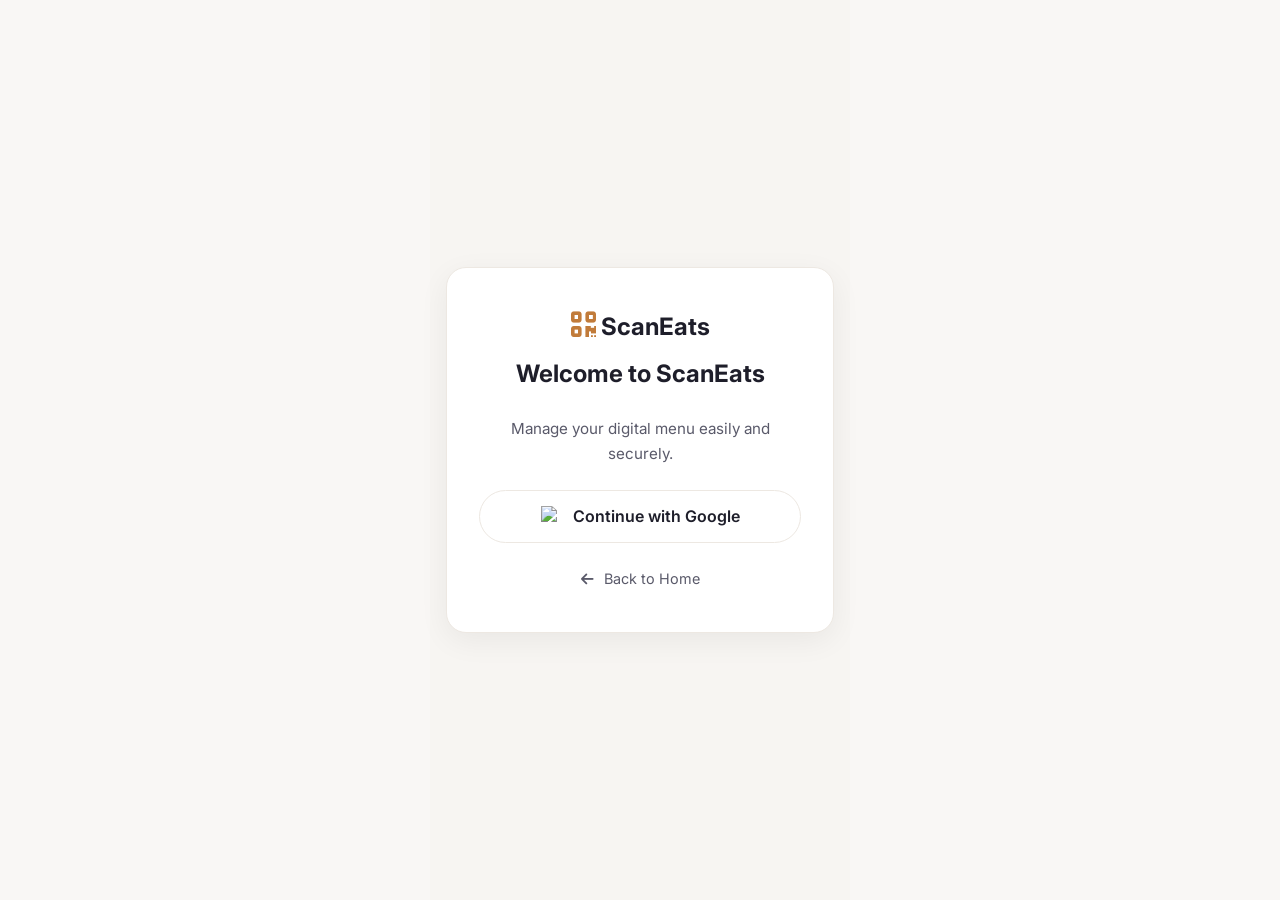
==== commit ed16ef63: "Update auth.html" ====
--- a/auth.html
+++ b/auth.html
@@ -3,25 +3,56 @@
 <head>
     <meta charset="UTF-8">
     <meta name="viewport" content="width=device-width, initial-scale=1.0">
-    <title>ScanEats - Login / Signup</title>
+    <title>ScanEats - Login</title>
     <link rel="stylesheet" href="https://cdnjs.cloudflare.com/ajax/libs/font-awesome/6.0.0-beta3/css/all.min.css" />
     <link rel="stylesheet" href="style.css">
     <style>
-        .divider {
+        /* Additional styles for the nice layout */
+        .auth-container {
+            min-height: 100vh;
             display: flex;
             align-items: center;
-            gap: 1rem;
-            margin: 1rem 0;
-        }
-        .divider hr {
-            flex: 1;
-            border: none;
-            border-top: 1px solid #ede8e2;
-        }
-        .divider span {
+            justify-content: center;
+            background: #f7f5f2;
+            padding: 1rem;
+        }
+        .auth-card {
+            background: #ffffff;
+            padding: 2.5rem 2rem;
+            border-radius: 20px;
+            max-width: 420px;
+            width: 100%;
+            box-shadow: 0 8px 30px rgba(0, 0, 0, 0.06);
+            text-align: center;
+        }
+        .auth-card .logo {
+            font-size: 1.5rem;
+            font-weight: 700;
+            color: #1e1e2a;
+            display: inline-block;
+            margin-bottom: 0.5rem;
+        }
+        .auth-card .logo i {
+            color: #c17b3a;
+        }
+        .auth-card h2 {
+            font-size: 1.5rem;
+            margin-bottom: 1.5rem;
+            color: #1e1e2a;
+        }
+        .auth-card .subtext {
             color: #5a5a6a;
-            font-size: 0.85rem;
-            white-space: nowrap;
+            font-size: 0.95rem;
+            margin-bottom: 1.5rem;
+        }
+        .error-msg {
+            background: #fee2e2;
+            color: #b91c1c;
+            padding: 0.75rem;
+            border-radius: 10px;
+            margin-bottom: 1rem;
+            font-size: 0.9rem;
+            display: none;
         }
         .btn-google {
             display: flex;
@@ -39,6 +70,7 @@
             width: 100%;
             cursor: pointer;
             font-size: 1rem;
+            margin-top: 1rem;
         }
         .btn-google:hover {
             background: #f5f5f5;
@@ -55,6 +87,37 @@
             cursor: not-allowed;
             transform: none;
         }
+        .auth-back-link {
+            display: inline-block;
+            margin-top: 1.5rem;
+            color: #5a5a6a;
+            text-decoration: none;
+            font-size: 0.9rem;
+            transition: 0.2s;
+        }
+        .auth-back-link i {
+            margin-right: 6px;
+        }
+        .auth-back-link:hover {
+            color: #c17b3a;
+        }
+        .loading-overlay {
+            position: fixed;
+            top: 0; left: 0; width: 100%; height: 100%;
+            background: rgba(255, 255, 255, 0.8);
+            display: flex;
+            align-items: center;
+            justify-content: center;
+            z-index: 9999;
+        }
+        .spinner {
+            width: 40px; height: 40px;
+            border: 4px solid #ede8e2;
+            border-top: 4px solid #c17b3a;
+            border-radius: 50%;
+            animation: spin 1s linear infinite;
+        }
+        @keyframes spin { 0% { transform: rotate(0deg); } 100% { transform: rotate(360deg); } }
     </style>
 </head>
 <body class="auth-body">
@@ -64,34 +127,15 @@
 
     <div class="auth-container">
         <div class="auth-card">
-            <a href="index.html" class="logo" style="text-decoration:none;">
+            <a href="index.html" class="logo">
                 <i class="fas fa-qrcode"></i> ScanEats
             </a>
-            <h2 id="formTitle">Welcome Back</h2>
-            <!-- <div id="errorMsg" class="error-msg"></div> -->
-
-            <!-- ===== EMAIL/PASSWORD FORM ===== -->
-            <!-- <form id="authForm" novalidate>
-                <div id="signupFields" style="display:none;">
-                    <input type="text" id="restaurant_name" placeholder="Restaurant Name">
-                    <input type="text" id="owner_name" placeholder="Owner Name">
-                </div>
-                <input type="email" id="email" placeholder="Email Address" required>
-                <div class="password-wrapper">
-                    <input type="password" id="password" placeholder="Password" required>
-                    <span class="toggle-password" id="togglePassword">👁️</span>
-                </div>
-                <button type="submit" class="btn-primary" id="submitBtn">Login</button>
-            </form> -->
-
-            <!-- ===== DIVIDER ===== -->
-            <div class="divider">
-                <hr>
-                <span>or continue with</span>
-                <hr>
-            </div>
-
-            <!-- ===== GOOGLE LOGIN BUTTON ===== -->
+            <h2>Welcome to ScanEats</h2>
+            <p class="subtext">Manage your digital menu easily and securely.</p>
+            
+            <div id="errorMsg" class="error-msg"></div>
+
+            <!-- ===== ONLY GOOGLE LOGIN BUTTON ===== -->
             <a href="https://scaneats-backend.onrender.com/api/auth/google" 
                class="btn-google" id="googleBtn">
                 <img src="https://www.gstatic.com/firebasejs/ui/2.0.0/images/auth/google.svg" 
@@ -99,22 +143,16 @@
                 Continue with Google
             </a>
 
-            <!-- ===== TOGGLE & BACK LINKS ===== -->
-            <!-- <p class="toggle-text">
-                <span id="toggleText">Don't have an account?</span>
-                <a href="#" id="toggleForm">Sign up here</a>
-            </p>
-            <a href="index.html" class="auth-back-link"> -->
+            <!-- ===== BACK TO HOME LINK (KEEP AS REQUESTED) ===== -->
+            <a href="index.html" class="auth-back-link">
                 <i class="fas fa-arrow-left"></i> Back to Home
             </a>
         </div>
     </div>
 
-    <script src="./app.js"></script>
-    
     <script>
         // =============================================
-        // GOOGLE OAUTH HANDLER (FIXED - Runs immediately)
+        // GOOGLE OAUTH HANDLER (Runs immediately)
         // =============================================
         (function handleGoogleOAuth() {
             const urlParams = new URLSearchParams(window.location.search);
@@ -132,7 +170,6 @@
                         errorDiv.textContent = 'Google login failed. Please try again.';
                         errorDiv.style.display = 'block';
                     }
-                    // Remove error from URL
                     window.history.replaceState({}, document.title, window.location.pathname);
                 }, 500);
                 return;
@@ -141,10 +178,9 @@
             if (token && googleAuth === 'success') {
                 console.log('✅ Google Auth Success! Token received');
                 
-                // Save token
                 localStorage.setItem('scaneats_token', token);
                 
-                // Show success toast
+                // Show toast alert
                 function showToast(msg) {
                     const toast = document.getElementById('toast');
                     if (toast) {
@@ -168,6 +204,5 @@
             }
         })();
     </script>
-
 </body>
 </html>
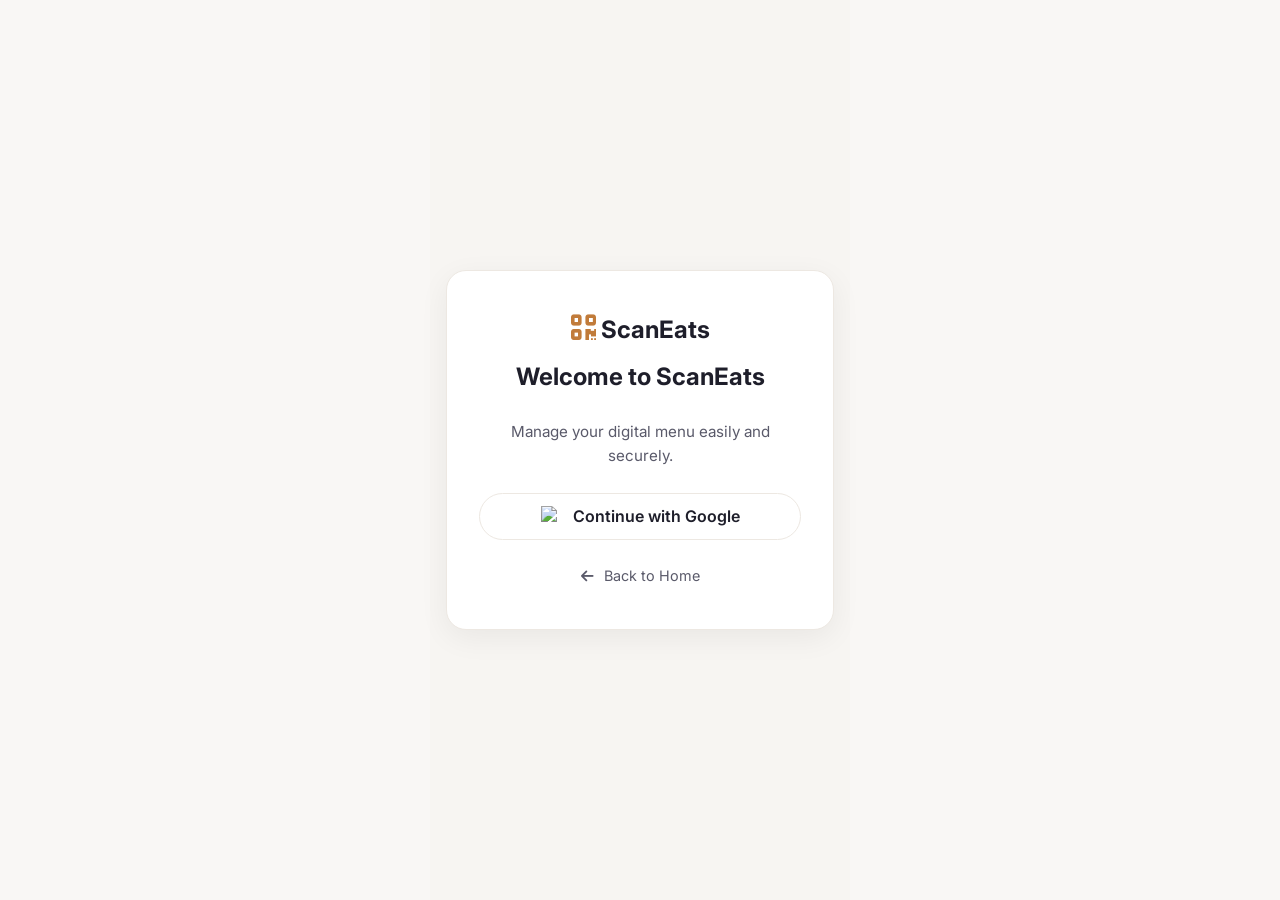
==== commit bbfa15b9: "Update auth.html" ====
--- a/auth.html
+++ b/auth.html
@@ -135,13 +135,12 @@
             
             <div id="errorMsg" class="error-msg"></div>
 
-            <!-- ===== ONLY GOOGLE LOGIN BUTTON ===== -->
-            <a href="https://scaneats-backend.onrender.com/api/auth/google" 
-               class="btn-google" id="googleBtn">
+            <!-- ===== ONLY GOOGLE LOGIN BUTTON (WITH LOADING) ===== -->
+            <button onclick="handleGoogleLogin()" class="btn-google" id="googleBtn">
                 <img src="https://www.gstatic.com/firebasejs/ui/2.0.0/images/auth/google.svg" 
                      alt="Google">
                 Continue with Google
-            </a>
+            </button>
 
             <!-- ===== BACK TO HOME LINK (KEEP AS REQUESTED) ===== -->
             <a href="index.html" class="auth-back-link">
@@ -151,6 +150,18 @@
     </div>
 
     <script>
+        // =============================================
+        // HANDLE GOOGLE BUTTON CLICK (WITH LOADING)
+        // =============================================
+        function handleGoogleLogin() {
+            const overlay = document.getElementById('loadingOverlay');
+            if (overlay) {
+                overlay.style.display = 'flex'; // Show loading spinner
+            }
+            // Redirect to backend Google auth endpoint
+            window.location.href = 'https://scaneats-backend.onrender.com/api/auth/google';
+        }
+
         // =============================================
         // GOOGLE OAUTH HANDLER (Runs immediately)
         // =============================================
